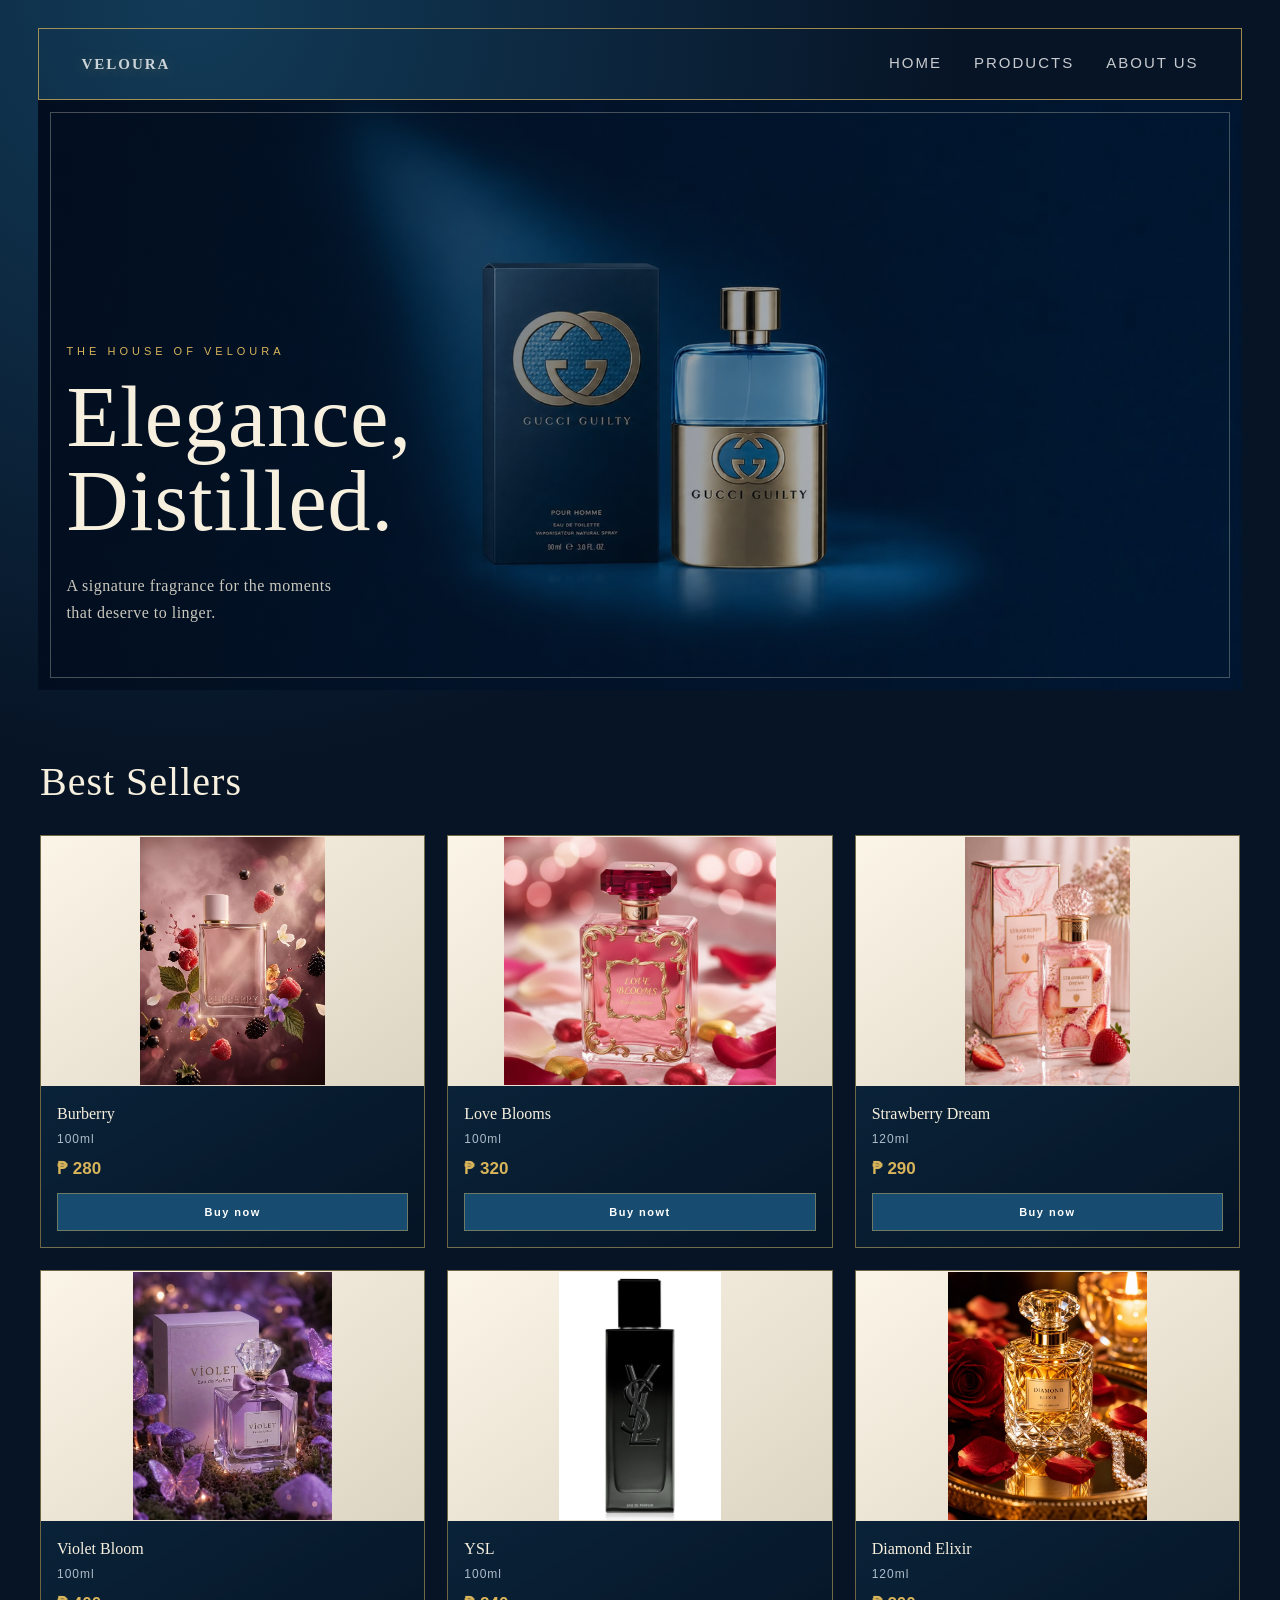
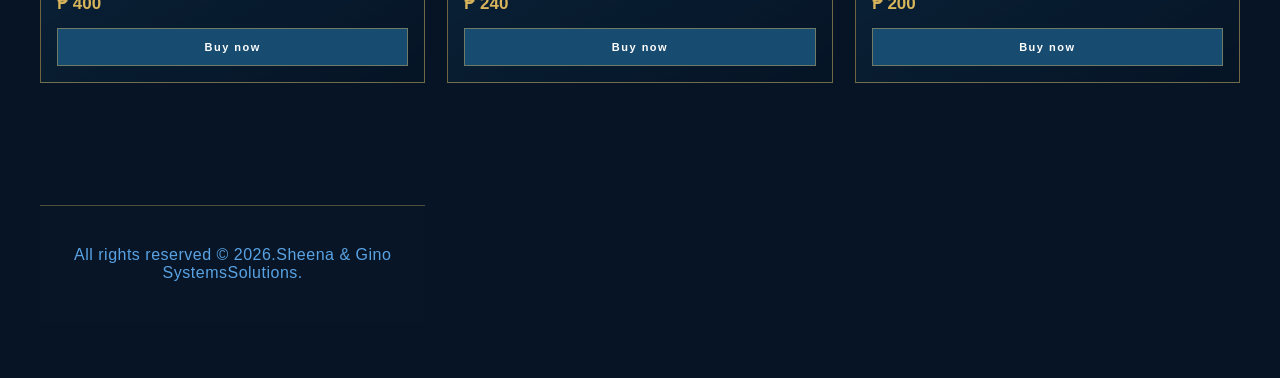
==== activity4/index.html @ 7a98f3ff "website project" ====
<!DOCTYPE html>
<html lang="en">
<head>
    <meta charset="UTF-8">
    <meta name="viewport" content="width=device-width, initial-scale=1.0">
    <title>Veloura Luxury Perfume</title>
    <link rel="stylesheet" href="style.css">
</head>

<body>
    <nav class="navigationbar">
        <a href="index.html" class="brand">VELOURA</a>
        <a href="index.html">HOME</a>
        <a href="products.html">PRODUCTS</a>
        <a href="about.html">ABOUT US</a>
    </nav>

    <section class="hero">
        <div class="hero-content">
            <p class="eyebrow">THE HOUSE OF VELOURA</p>
            <h1>Elegance,<br>Distilled.</h1>
            <p class="hero-copy">A signature fragrance for the moments that deserve to linger.</p>
        </div>
    </section>

    <div class="product-grid" id="products">
        <h2 class="grid-heading">Best Sellers</h2>

        <div class="product-card">
            <div class="product-image-box">
               <img src="images/Burberry.jpg" alt="First Product">
            </div>
            <div class="product-info">
                <h4 class="product-name">Burberry</h4>
                <p class="product-size">100ml</p>
                <p class="product-price">₱ 280</p>
            </div>
            <a href="#" class="product-button">Buy now</a>
        </div>

        <div class="product-card">
            <div class="product-image-box">
                <img src="images/loveblooms.png" alt="Second Product">
            </div>
            <div class="product-info">
                <h4 class="product-name">Love Blooms</h4>
                <p class="product-size">100ml</p>
                <p class="product-price">₱ 320</p>
            </div>
            <a href="#" class="product-button">Buy nowt</a>
        </div>


        <div class="product-card">
            <div class="product-image-box">
                <img src="images/strawberry dream.png" alt="Third Product">
            </div>
            <div class="product-info">
                <h4 class="product-name">Strawberry Dream</h4>
                <p class="product-size">120ml</p>
                <p class="product-price">₱ 290</p>
            </div>
            <a href="#" class="product-button">Buy now</a>
        </div>

        <div class="product-card">
            <div class="product-image-box">
                <img src="images/violet bloom.png" alt="Fourth Product">
            </div>
            <div class="product-info">
                <h4 class="product-name">Violet Bloom</h4>
                <p class="product-size">100ml</p>
                <p class="product-price">₱ 400</p>
            </div>
            <a href="#" class="product-button">Buy now</a>
        </div>

        <div class="product-card">
            <div class="product-image-box">
                <img src="images/Ysl.png" alt="Fifth Product">
            </div>
            <div class="product-info">
                <h4 class="product-name">YSL</h4>
                <p class="product-size">100ml</p>
                <p class="product-price">₱ 240</p>
            </div>
            <a href="#" class="product-button">Buy now</a>
        </div>

        <div class="product-card">
            <div class="product-image-box">
                <img src="images/diamond elixir.jpg" alt="Sixth Product">
            </div>
            <div class="product-info">
                <h4 class="product-name">Diamond Elixir</h4>
                <p class="product-size">120ml</p>
                <p class="product-price">₱ 200</p>
            </div>
            <a href="#" class="product-button">Buy now</a>
    
    </div>


<footer class="site-footer">
    <p>All rights reserved &copy; 2026.Sheena & Gino SystemsSolutions.</p>
</footer>

</body>
</html>
---- activity4/style.css ----
:root {
    --midnight: #071426;
    --navy: #0d2137;
    --blue: #174c70;
    --gold: #d8b45a;
    --cream: #f7f0df;
    --muted: #aebdca;
}

* {
    box-sizing: border-box;
}

html {
    scroll-behavior: smooth;
}

body {
    margin: 0;
    padding: 28px clamp(14px, 3vw, 42px) 56px;
    background: radial-gradient(circle at 15% 0%, #123b58 0, transparent 34%), var(--midnight);
    color: #ffffff;
    font-family: "Trebuchet MS", sans-serif;
}

.navigationbar {
    position: relative;
    z-index: 2;
    min-height: 72px;
    padding: 10px clamp(18px, 4vw, 42px);
    border: 1px solid rgba(216, 180, 90, 0.72);
    background: transparent;
    display: flex;
    align-items: center;
    gap: clamp(16px, 3vw, 32px);
    flex-wrap: nowrap;
    box-shadow: none;
}

.navigationbar a {
    color: rgba(255, 255, 255, 0.78);
    text-decoration: none;
    font-size: 15px;
    letter-spacing: 2px;
    white-space: nowrap;
    transition: color 0.2s ease;
}

.navigationbar a:hover,
.navigationbar a:focus-visible {
    color: var(--gold);
}

.brand {
    margin-right: auto;
    color: var(--cream);
    font-family: Georgia, serif;
    font-size: clamp(25px, 4vw, 42px);
    font-weight: bold;
    letter-spacing: 6px;
    text-shadow: 0 2px 14px rgba(216, 180, 90, 0.32);
}

.hero {
    min-height: min(720px, 78vh);
    position: relative;
    display: flex;
    align-items: center;
    overflow: hidden;
    background-image: linear-gradient(90deg, rgba(3, 13, 28, 0.86) 0%, rgba(3, 13, 28, 0.48) 42%, rgba(3, 13, 28, 0.12) 100%), url("images/head.png");
    background-size: cover;
    background-position: center;
}

.hero::after {
    content: "";
    position: absolute;
    inset: 18px;
    border: 1px solid rgba(247, 240, 223, 0.28);
    pointer-events: none;
}

.hero-content {
    position: relative;
    z-index: 1;
    max-width: 430px;
    margin-left: clamp(28px, 8vw, 120px);
    padding: 0;
    display: flex;
    flex-direction: column;
    justify-content: center;
}

.eyebrow {
    margin: 0 0 18px;
    color: var(--gold);
    font-size: 11px;
    letter-spacing: 4px;
}

.hero-content h1 {
    margin: 0;
    color: var(--cream);
    font-family: Georgia, serif;
    font-size: clamp(48px, 7vw, 86px);
    font-weight: 400;
    line-height: 0.98;
    letter-spacing: 1px;
}

.hero-copy {
    max-width: 290px;
    margin: 28px 0 0;
    color: rgba(247, 240, 223, 0.82);
    font-family: Georgia, serif;
    font-size: 16px;
    line-height: 1.7;
    letter-spacing: 0.5px;
}

.product-grid {
    display: grid;
    grid-template-columns: repeat(3, minmax(0, 1fr));
    gap: 22px;
    max-width: 1200px;
    margin: 0 auto;
    padding-top: 68px;
}

.grid-heading {
    grid-column: 1 / -1;
    margin: 0 0 8px;
    color: var(--cream);
    font-family: Georgia, serif;
    font-size: clamp(28px, 4vw, 40px);
    font-weight: normal;
    letter-spacing: 1px;
}

.product-card {
    border: 1px solid rgba(216, 180, 90, 0.5);
    background: linear-gradient(150deg, rgba(23, 76, 112, 0.42), rgba(5, 20, 37, 0.96));
    display: flex;
    flex-direction: column;
    overflow: hidden;
    transition: border-color 0.25s ease, transform 0.25s ease, box-shadow 0.25s ease;
}

.product-card:hover {
    border-color: rgba(216, 180, 90, 0.5);
    transform: none;
    box-shadow: none;
}

.product-image-box {
    height: 250px;
    padding: 1px;
    background: linear-gradient(145deg, #fbf5e8, #ddd5c3);
    display: flex;
    align-items: center;
    justify-content: center;
    overflow: hidden;
}

.product-image-box img {
    display: block;
    width: 100%;
    height: 100%;
    object-fit: contain;
    transition: none;
}

.product-info {
    padding: 18px 16px 14px;
}

.product-name {
    margin: 0 0 7px;
    color: var(--cream);
    font-family: Georgia, serif;
    font-size: 16px;
    font-weight: normal;
    line-height: 1.3;
}

.product-size {
    margin: 0;
    color: var(--muted);
    font-size: 12px;
    letter-spacing: 1px;
}

.product-price {
    margin: 12px 0 0;
    color: var(--gold);
    font-size: 17px;
    font-weight: bold;
}

.product-button {
    display: block;
    margin: auto 16px 16px;
    padding: 12px 14px;
    border: 1px solid rgba(216, 180, 90, 0.45);
    background: var(--blue);
    color: #ffffff;
    font-size: 11px;
    font-weight: bold;
    letter-spacing: 1.5px;
    text-align: center;
    text-decoration: none;
    transition: background-color 0.2s ease, transform 0.2s ease;
}

.site-footer {
    padding: 22px 18px 30px;
    border-top: 1px solid rgba(216, 180, 90, 0.35);
    color: rgba(247, 240, 223, 0.72);
    font-size: 12px;
    letter-spacing: 1.2px;
    text-align: center;
}

.site-footer p {
    margin: 0;
}

    .brand {
        width: 100%;
    }

    .navigationbar a:not(.brand) {
        margin-bottom: 4px;
    }

    .hero {
        min-height: 590px;
        background-position: 62% center;
    }

    .hero-content {
        align-self: flex-end;
        margin: 0;
        padding: 42px 28px 64px;
    }

    .hero::after {
        inset: 12px;
    }


.contact-page {
    max-width: 760px;
    margin: 0 auto;
    padding: clamp(56px, 10vh, 110px) 0 40px;
}

.contact-page h1 {
    margin: 0;
    color: var(--cream);
    font-family: Georgia, serif;
    font-size: clamp(42px, 7vw, 68px);
    font-weight: normal;
}

.contact-intro {
    max-width: 480px;
    margin: 18px 0 38px;
    color: var(--muted);
    line-height: 1.7;
}

.contact-list {
    border-top: 1px solid rgba(216, 180, 90, 0.55);
}

.contact-row {
    display: flex;
    align-items: center;
    justify-content: space-between;
    gap: 20px;
    padding: 19px 4px;
    border-bottom: 1px solid rgba(216, 180, 90, 0.3);
}

.contact-row h2 {
    margin: 0;
    color: var(--cream);
    font-family: Georgia, serif;
    font-size: 19px;
    font-weight: normal;
}

.contact-row a {
    color: var(--gold);
    text-align: right;
    text-decoration: none;
}

.contact-row a:hover,
.contact-row a:focus-visible {
    color: #ffffff;
    text-decoration: underline;
}

.catalog-grid {
    grid-template-columns: repeat(auto-fit, minmax(min(100%, 220px), 1fr));
    padding-bottom: 36px;
}

.about-page {
    max-width: 1150px;
    margin: 0 auto;
}

.story-section {
    display: grid;
    grid-template-columns: minmax(0, 0.9fr) minmax(0, 1.1fr);
    align-items: center;
    gap: clamp(36px, 6vw, 76px);
    padding: 70px 0 76px;
    border-bottom: 1px solid rgba(216, 180, 90, 0.35);
}

.story-copy h1 {
    margin: 0 0 24px;
    color: var(--cream);
    font-family: Georgia, serif;
    font-size: 64px;
    font-weight: normal;
    line-height: 1;
}

.story-copy p:not(.eyebrow) {
    max-width: 470px;
    color: var(--muted);
    font-size: 16px;
    line-height: 1.8;
}

.story-portrait {
    margin: 0;
    padding: 12px;
    border: 1px solid rgba(216, 180, 90, 0.55);
    background: rgba(3, 13, 28, 0.55);
}

.story-portrait img {
    display: block;
    width: 100%;
    aspect-ratio: 4 / 3;
    background: var(--navy);
    object-fit: contain;
}

.story-portrait figcaption {
    padding: 12px 4px 2px;
    color: var(--muted);
    font-size: 12px;
    letter-spacing: 1px;
}

.contact-page {
    padding-top: 54px;
}

.contact-page h2 {
    margin: 0;
    color: var(--cream);
    font-family: Georgia, serif;
    font-size: 42px;
    font-weight: normal;
}
 

.site-footer {
    width: 100%;
    max-width: 2000px;
    margin: 100px auto 0;
    padding: 40px 20px;
    background: #fdfffe01;
    color: #59a3e4;
    font-size: 16px;
    letter-spacing: 0.5px;
    text-align: center;
}
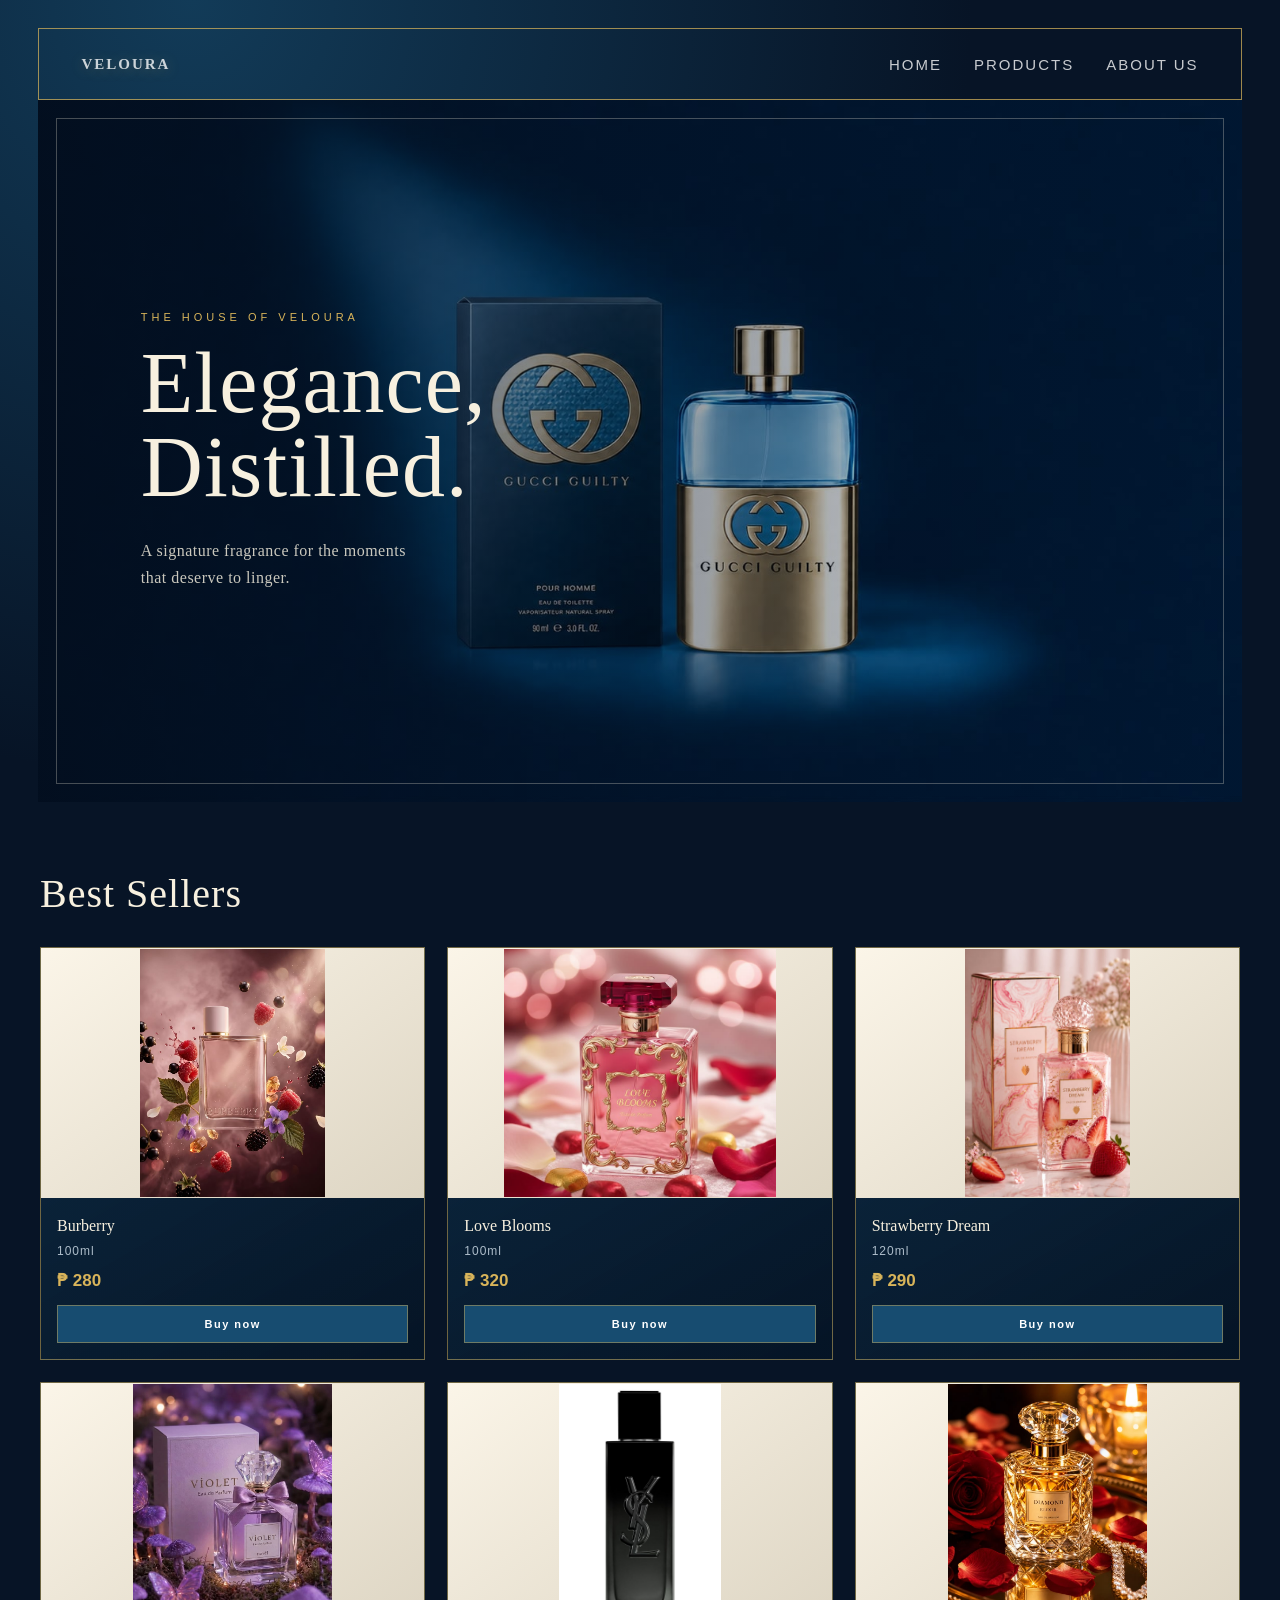
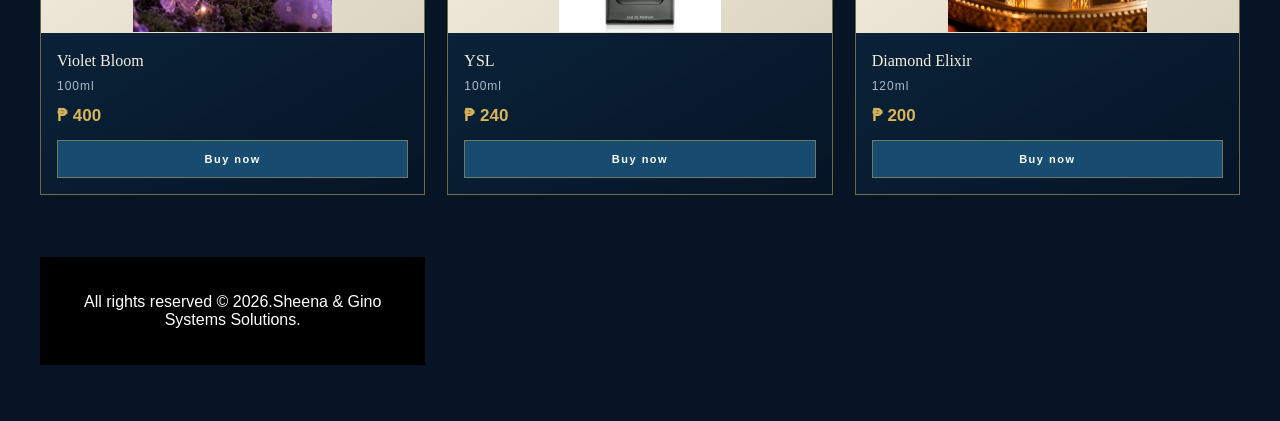
==== commit 34bcad32: "Updated code" ====
--- a/activity4/index.html
+++ b/activity4/index.html
@@ -8,6 +8,7 @@
 </head>
 
 <body>
+
     <nav class="navigationbar">
         <a href="index.html" class="brand">VELOURA</a>
         <a href="index.html">HOME</a>
@@ -47,7 +48,7 @@
                 <p class="product-size">100ml</p>
                 <p class="product-price">₱ 320</p>
             </div>
-            <a href="#" class="product-button">Buy nowt</a>
+            <a href="#" class="product-button">Buy now</a>
         </div>
 
 
@@ -102,7 +103,7 @@
 
 
 <footer class="site-footer">
-    <p>All rights reserved &copy; 2026.Sheena & Gino SystemsSolutions.</p>
+    <p>All rights reserved &copy; 2026.Sheena & Gino Systems Solutions.</p>
 </footer>
 
 </body>
--- a/activity4/style.css
+++ b/activity4/style.css
@@ -209,44 +209,24 @@
     letter-spacing: 1.5px;
     text-align: center;
     text-decoration: none;
-    transition: background-color 0.2s ease, transform 0.2s ease;
+    transition: background-color 0.2s ease, color 0.2s ease, transform 0.2s ease, box-shadow 0.2s ease;
+}
+
+.product-button:hover,
+.product-button:focus-visible {
+    background: var(--gold);
+    color: var(--midnight);
+    transform: translateY(-2px);
+    box-shadow: 0 6px 16px rgba(216, 180, 90, 0.25);
 }
 
 .site-footer {
-    padding: 22px 18px 30px;
-    border-top: 1px solid rgba(216, 180, 90, 0.35);
-    color: rgba(247, 240, 223, 0.72);
-    font-size: 12px;
-    letter-spacing: 1.2px;
-    text-align: center;
-}
-
-.site-footer p {
-    margin: 0;
-}
-
-    .brand {
-        width: 100%;
-    }
-
-    .navigationbar a:not(.brand) {
-        margin-bottom: 4px;
-    }
-
-    .hero {
-        min-height: 590px;
-        background-position: 62% center;
-    }
-
-    .hero-content {
-        align-self: flex-end;
-        margin: 0;
-        padding: 42px 28px 64px;
-    }
-
-    .hero::after {
-        inset: 12px;
-    }
+   text-align: center;
+   padding: 20px ;
+   background-color: black;
+   margin-top: 40px;
+}
+
 
 
 .contact-page {
@@ -370,18 +350,4 @@
     font-family: Georgia, serif;
     font-size: 42px;
     font-weight: normal;
-}
- 
-
-.site-footer {
-    width: 100%;
-    max-width: 2000px;
-    margin: 100px auto 0;
-    padding: 40px 20px;
-    background: #fdfffe01;
-    color: #59a3e4;
-    font-size: 16px;
-    letter-spacing: 0.5px;
-    text-align: center;
-}
-
+}
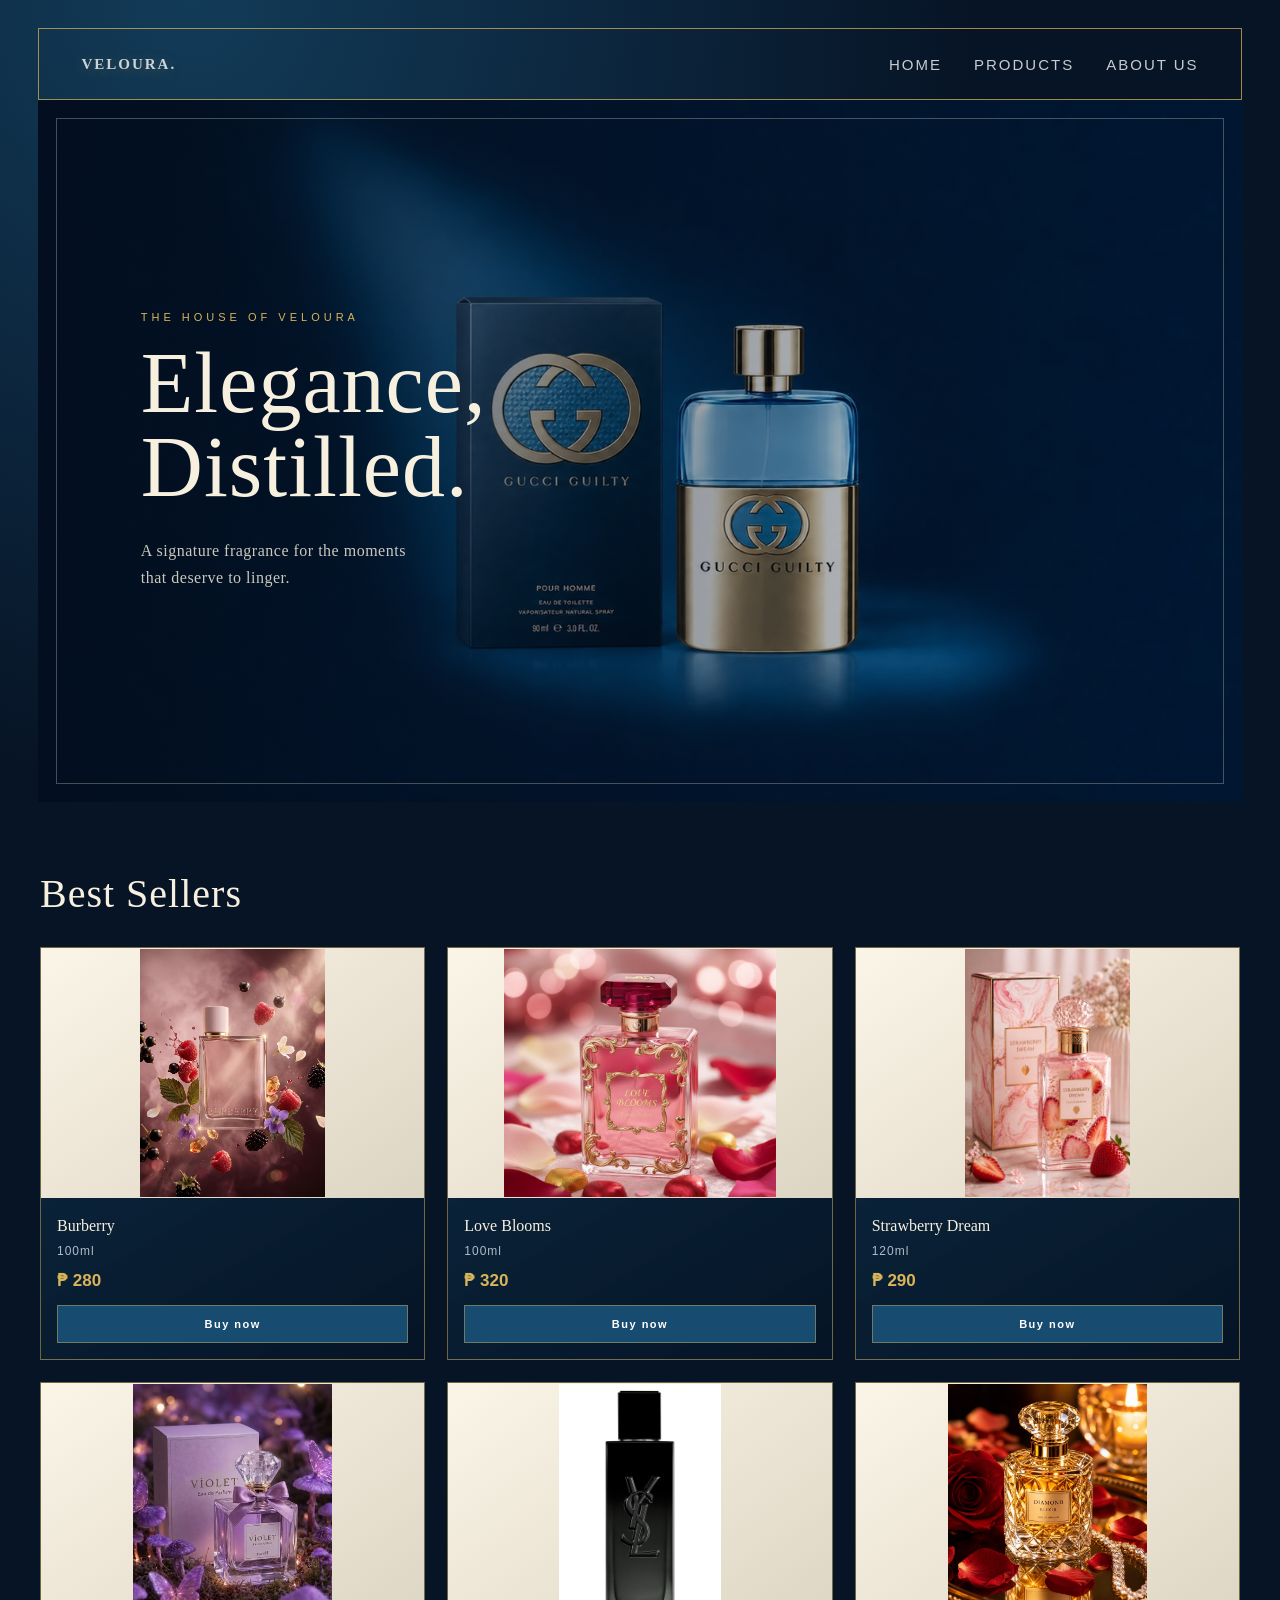
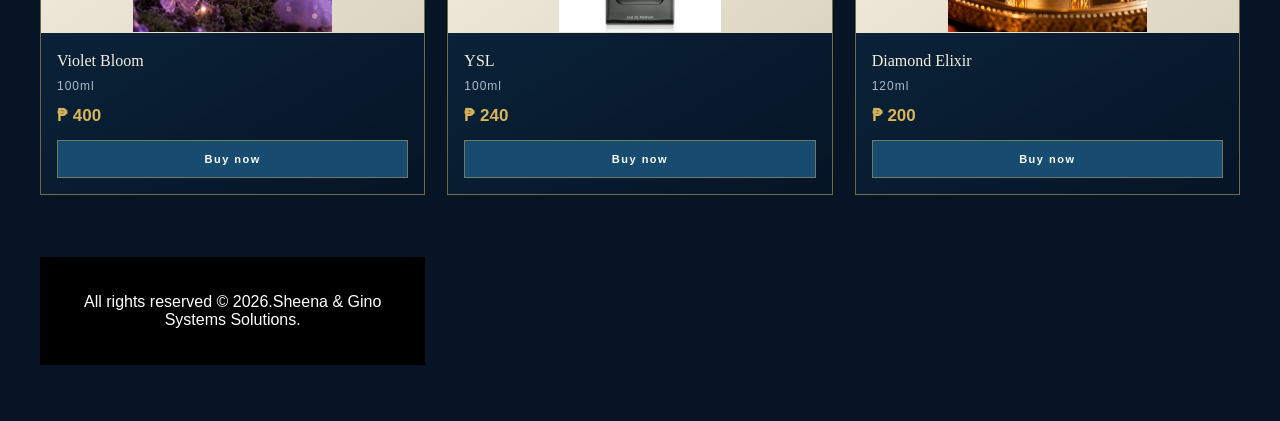
==== commit 3a9aff97: "project" ====
--- a/activity4/index.html
+++ b/activity4/index.html
@@ -10,7 +10,7 @@
 <body>
 
     <nav class="navigationbar">
-        <a href="index.html" class="brand">VELOURA</a>
+        <a href="index.html" class="brand">VELOURA.</a>
         <a href="index.html">HOME</a>
         <a href="products.html">PRODUCTS</a>
         <a href="about.html">ABOUT US</a>
--- a/activity4/style.css
+++ b/activity4/style.css
@@ -350,4 +350,147 @@
     font-family: Georgia, serif;
     font-size: 42px;
     font-weight: normal;
+}
+
+@media (max-width: 800px) {
+    .product-grid {
+        grid-template-columns: repeat(2, minmax(0, 1fr));
+        gap: 18px;
+        padding-top: 48px;
+    }
+
+    .catalog-grid {
+        grid-template-columns: repeat(2, minmax(0, 1fr));
+    }
+
+    .story-section {
+        grid-template-columns: 1fr;
+        gap: 32px;
+        padding: 54px 0;
+    }
+
+    .story-portrait {
+        max-width: 680px;
+    }
+}
+
+@media (max-width: 560px) {
+    body {
+        padding: 14px 14px 32px;
+    }
+
+    .navigationbar {
+        min-height: auto;
+        padding: 12px;
+        gap: 12px 8px;
+        flex-wrap: wrap;
+    }
+
+    .navigationbar .brand {
+        flex-basis: 100%;
+        margin: 0;
+        font-size: 29px;
+        letter-spacing: 5px;
+    }
+
+    .navigationbar a:not(.brand) {
+        flex: 1;
+        font-size: 11px;
+        letter-spacing: 1px;
+        text-align: center;
+    }
+
+    .hero {
+        min-height: 65vh;
+        background-position: 62% center;
+    }
+
+    .hero::after {
+        inset: 10px;
+    }
+
+    .hero-content {
+        max-width: 100%;
+        margin: 0;
+        padding: 32px;
+    }
+
+    .hero-content h1 {
+        font-size: clamp(44px, 12vw, 64px);
+    }
+
+    .hero-copy {
+        max-width: 260px;
+        margin-top: 20px;
+        font-size: 15px;
+    }
+
+    .product-grid,
+    .catalog-grid {
+        gap: 12px;
+        padding-top: 36px;
+    }
+
+    .grid-heading {
+        margin-bottom: 4px;
+    }
+
+    .product-image-box {
+        height: clamp(140px, 42vw, 200px);
+    }
+
+    .product-info {
+        padding: 14px 12px 12px;
+    }
+
+    .product-button {
+        margin: auto 10px 12px;
+        padding: 12px 8px;
+    }
+
+    .contact-page {
+        padding-top: 42px;
+    }
+
+    .contact-page h2 {
+        font-size: 34px;
+    }
+
+    .contact-row {
+        align-items: flex-start;
+        flex-direction: column;
+        gap: 8px;
+    }
+
+    .contact-row a {
+        text-align: left;
+        overflow-wrap: anywhere;
+    }
+
+    .story-section {
+        gap: 24px;
+        padding: 42px 0;
+    }
+
+    .story-copy h1 {
+        font-size: clamp(44px, 12vw, 60px);
+    }
+
+    .about-page iframe {
+        display: block;
+        width: 100%;
+        height: 320px;
+    }
+
+    .site-footer {
+        padding: 18px 12px;
+        font-size: 12px;
+    }
+}
+
+@media (max-width: 360px) {
+    .product-grid,
+    .catalog-grid {
+        grid-template-columns: 1fr;
+    }
 }
